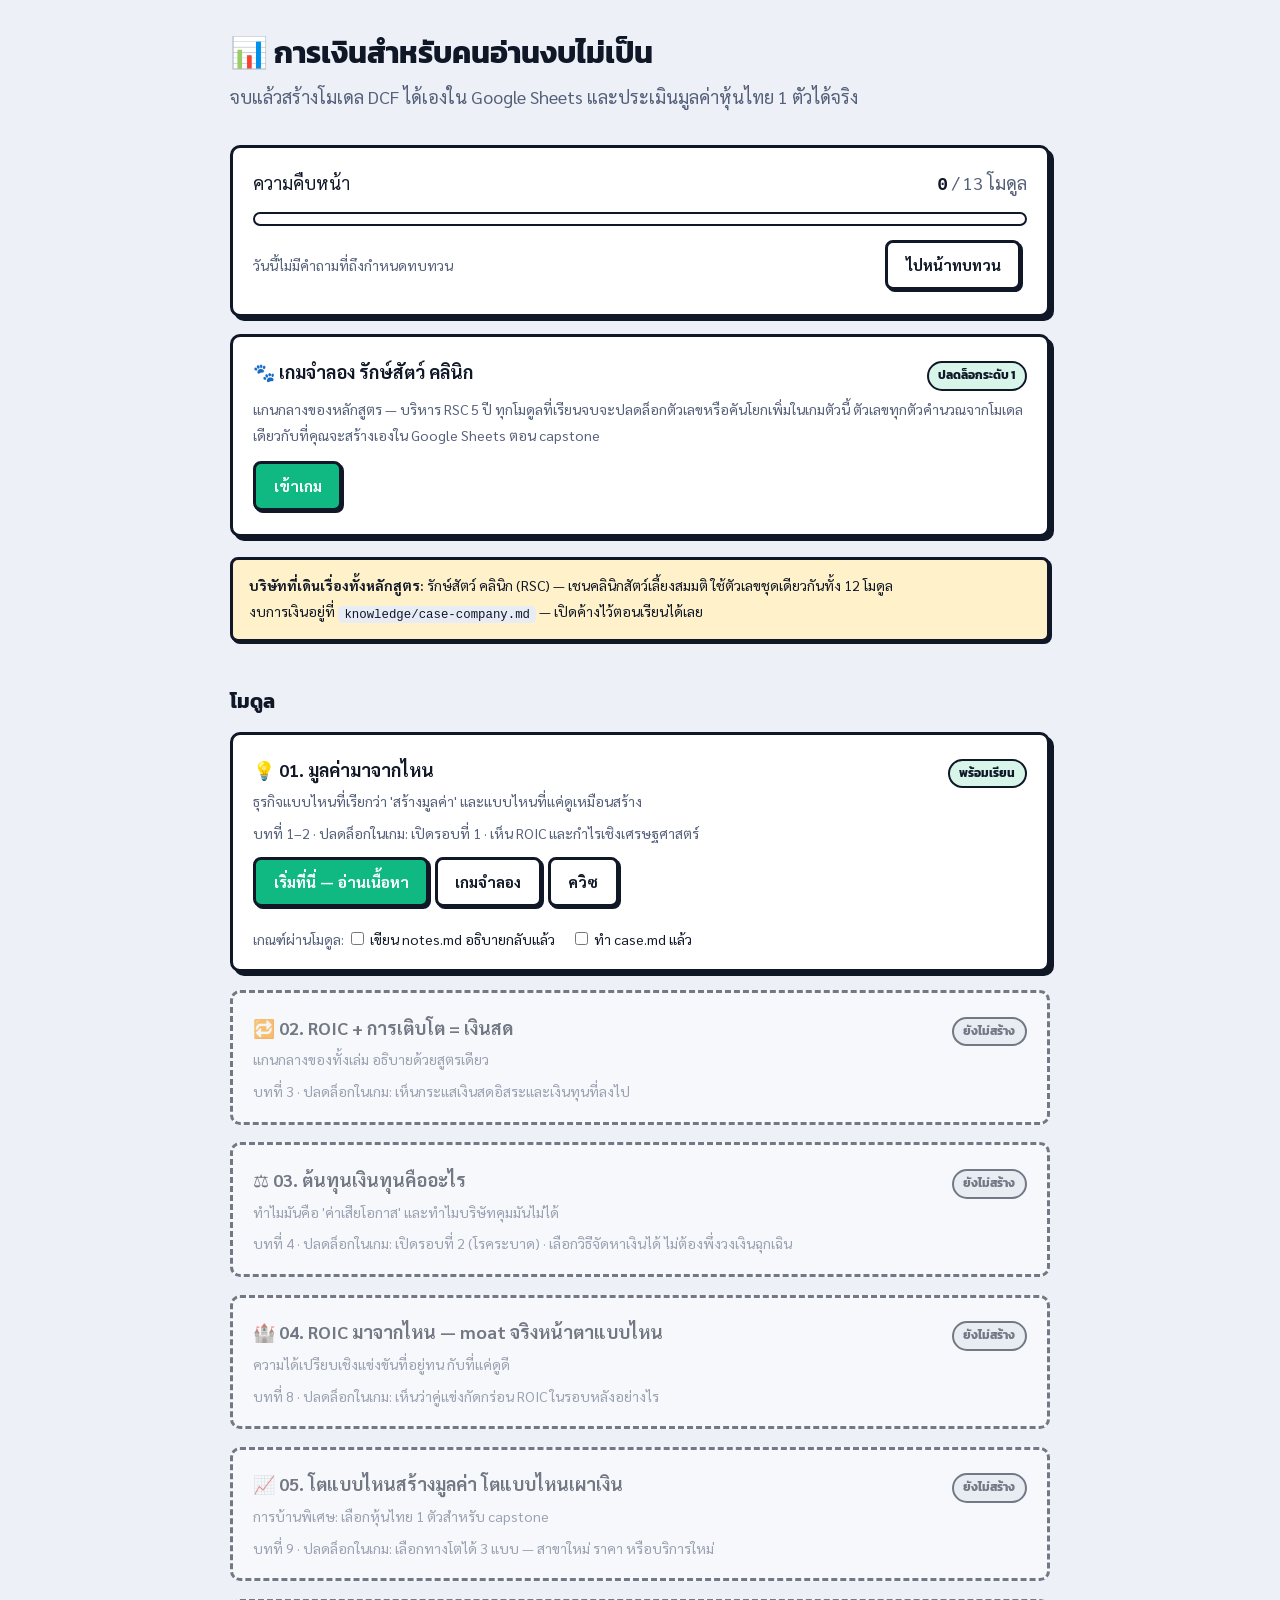
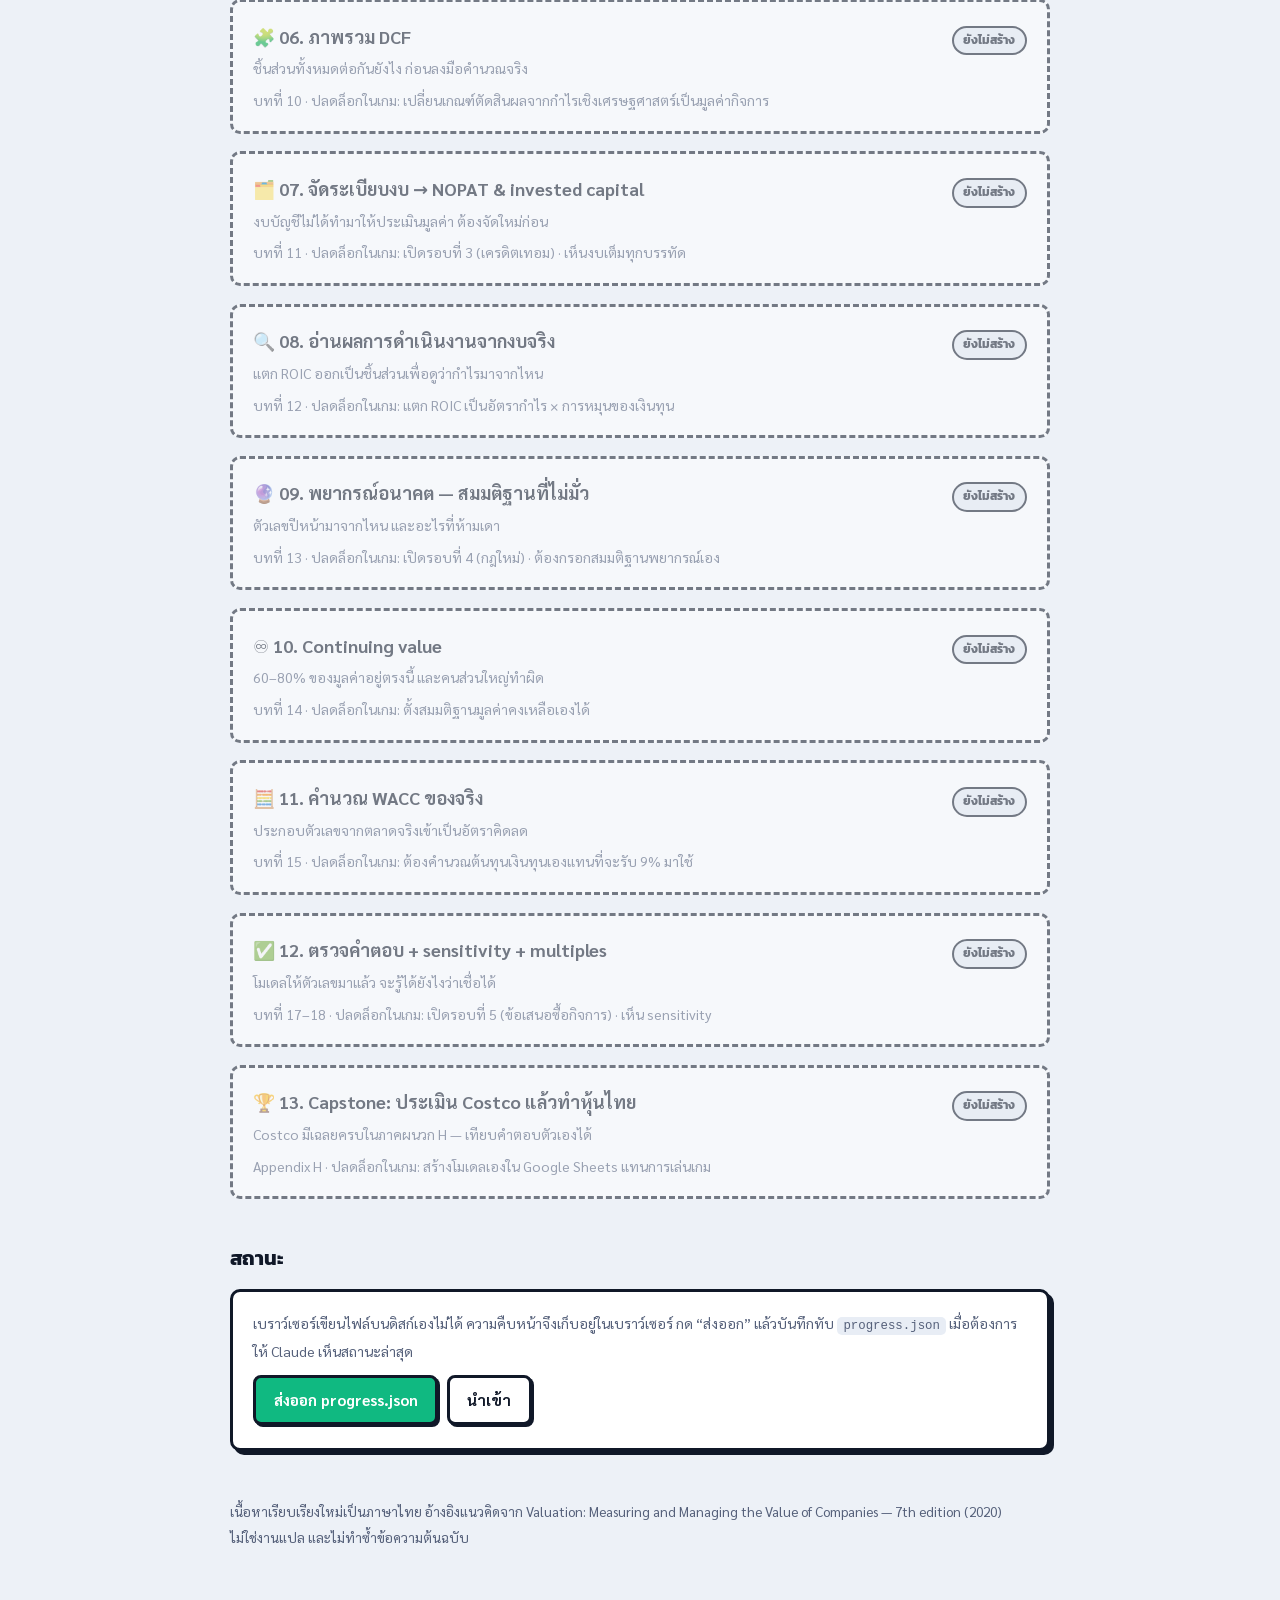
==== index.html @ c0e43525 "Exponential Surge - share build" ====
<!doctype html>
<html lang="th">
<head>
<meta charset="utf-8">
<meta name="viewport" content="width=device-width, initial-scale=1">
<title>Exponential Surge — หลักสูตรการเงิน</title>
<link rel="stylesheet" href="engine/style.css">
</head>
<body>
<div class="wrap">

  <h1 id="title"></h1>
  <p class="lede" id="goal"></p>

  <div class="card">
    <div class="row">
      <span>ความคืบหน้า</span>
      <span><span class="stat" id="doneCount">0</span> <span class="muted">/ <span id="totalCount">0</span> โมดูล</span></span>
    </div>
    <div class="meter" style="margin:.6rem 0 .9rem"><i id="bar" style="width:0%"></i></div>
    <div class="row">
      <span class="small muted" id="dueLine"></span>
      <a href="review.html"><button>ไปหน้าทบทวน</button></a>
    </div>
  </div>

  <div class="card">
    <div class="row">
      <strong>🐾 เกมจำลอง รักษ์สัตว์ คลินิก</strong>
      <span class="tag" id="simLevel"></span>
    </div>
    <div class="small muted" style="margin:.35rem 0 .8rem">
      แกนกลางของหลักสูตร — บริหาร RSC 5 ปี ทุกโมดูลที่เรียนจบจะปลดล็อกตัวเลขหรือคันโยกเพิ่มในเกมตัวนี้
      ตัวเลขทุกตัวคำนวณจากโมเดลเดียวกับที่คุณจะสร้างเองใน Google Sheets ตอน capstone
    </div>
    <button class="primary" onclick="location.href=CURRICULUM.sim.file">เข้าเกม</button>
  </div>

  <div class="note small">
    <strong>บริษัทที่เดินเรื่องทั้งหลักสูตร:</strong> <span id="caseCo"></span><br>
    งบการเงินอยู่ที่ <code>knowledge/case-company.md</code> — เปิดค้างไว้ตอนเรียนได้เลย
  </div>

  <h2>โมดูล</h2>
  <div id="modules"></div>

  <h2>สถานะ</h2>
  <div class="card small">
    <p class="muted" style="margin-bottom:.7rem">
      เบราว์เซอร์เขียนไฟล์บนดิสก์เองไม่ได้ ความคืบหน้าจึงเก็บอยู่ในเบราว์เซอร์
      กด “ส่งออก” แล้วบันทึกทับ <code>progress.json</code> เมื่อต้องการให้ Claude เห็นสถานะล่าสุด
    </p>
    <button class="primary" onclick="exportProgress()">ส่งออก progress.json</button>
    <button onclick="document.getElementById('imp').click()">นำเข้า</button>
    <input type="file" id="imp" accept="application/json" hidden>
  </div>

  <footer>
    เนื้อหาเรียบเรียงใหม่เป็นภาษาไทย อ้างอิงแนวคิดจาก <span id="src"></span><br>
    ไม่ใช่งานแปล และไม่ทำซ้ำข้อความต้นฉบับ
  </footer>
</div>

<script src="data/curriculum.js"></script>
<script src="engine/srs.js"></script>
<script>
document.getElementById("title").textContent  = "📊 " + CURRICULUM.title;
document.getElementById("goal").textContent   = CURRICULUM.goal;
document.getElementById("caseCo").textContent = CURRICULUM.caseCompany;
document.getElementById("src").textContent    =
  SOURCES["mckinsey-valuation-7e"].title + " — " + SOURCES["mckinsey-valuation-7e"].edition;

function draw() {
  const host = document.getElementById("modules");
  host.innerHTML = "";
  let done = 0;

  CURRICULUM.modules.forEach(m => {
    const st = moduleState(m.id);
    if (st.completed) done++;

    const card = document.createElement("div");
    card.className = "card" + (st.completed ? " done" : m.status === "planned" ? " locked" : "");

    const tag = st.completed ? `<span class="tag">จบแล้ว ${st.completed}</span>`
              : m.status === "planned" ? `<span class="tag plain">ยังไม่สร้าง</span>`
              : `<span class="tag">พร้อมเรียน</span>`;

    card.innerHTML = `
      <div class="row">
        <strong>${m.icon ? m.icon + " " : ""}${m.id}. ${m.title}</strong>
        ${tag}
      </div>
      <div class="small muted">${m.subtitle}</div>
      <div class="small muted" style="margin-top:.35rem">${m.sourceRef} · ปลดล็อกในเกม: ${m.simUnlock}</div>`;

    if (m.status === "ready") {
      const bar = document.createElement("div");
      bar.style.marginTop = ".7rem";

      const read = document.createElement("button");
      read.className = "primary";
      read.textContent = "เริ่มที่นี่ — อ่านเนื้อหา";
      read.onclick = () => location.href = `modules/${m.dir}/concept.html`;
      bar.appendChild(read);

      const game = document.createElement("button");
      game.textContent = "เกมจำลอง";
      game.onclick = () => location.href = `${CURRICULUM.sim.file}?unlock=${Number(m.id)}`;
      bar.appendChild(game);

      const quiz = document.createElement("button");
      quiz.textContent = "ควิซ";
      quiz.onclick = () => location.href = `modules/${m.dir}/quiz.html`;
      bar.appendChild(quiz);

      card.appendChild(bar);

      const gate = document.createElement("div");
      gate.className = "small";
      gate.style.marginTop = ".8rem";
      gate.innerHTML = `<span class="muted">เกณฑ์ผ่านโมดูล:</span> `;

      [["notesDone", "เขียน notes.md อธิบายกลับแล้ว"], ["caseDone", "ทำ case.md แล้ว"]].forEach(([flag, label]) => {
        const cb = document.createElement("label");
        cb.style.marginRight = "1rem";
        const box = document.createElement("input");
        box.type = "checkbox";
        box.checked = !!st[flag];
        box.onchange = () => { setModuleFlag(m.id, flag, box.checked); draw(); };
        cb.appendChild(box);
        cb.appendChild(document.createTextNode(" " + label));
        gate.appendChild(cb);
      });
      card.appendChild(gate);
    }

    host.appendChild(card);
  });

  const total = CURRICULUM.modules.length;
  document.getElementById("doneCount").textContent  = done;
  document.getElementById("totalCount").textContent = total;
  document.getElementById("bar").style.width = (done / total * 100) + "%";

  const due = dueCards().length;
  document.getElementById("dueLine").textContent =
    due ? `มีคำถามถึงกำหนดทบทวน ${due} ข้อ` : "วันนี้ไม่มีคำถามที่ถึงกำหนดทบทวน";

  // ระดับปลดล็อก = เลขโมดูลสูงสุดที่ผ่านแล้ว ไม่ใช่จำนวนโมดูลที่ผ่าน (เผื่อเรียนข้ามลำดับ)
  const maxDone = CURRICULUM.modules
    .filter(m => moduleState(m.id).completed)
    .reduce((mx, m) => Math.max(mx, Number(m.id)), 0);
  document.getElementById("simLevel").textContent =
    maxDone ? `ปลดล็อกถึงโมดูล ${maxDone}` : "ปลดล็อกระดับ 1";
}

document.getElementById("imp").onchange = e => {
  if (e.target.files[0]) importProgress(e.target.files[0], err => {
    if (err) alert("นำเข้าไม่สำเร็จ: " + err.message); else draw();
  });
};

draw();
</script>
</body>
</html>
---- engine/style.css ----
/* สไตล์กลาง — neobrutalism: ขอบหนาเข้ม เงาแข็งไม่เบลอ สีสด บนพื้นสว่าง
   ตัวเลข/สัญลักษณ์อังกฤษใช้ monospace ส่วนข้อความไทยใช้ Sarabun ตัวหนา
   (monospace ในเครื่องไม่มีสระ-วรรณยุกต์ไทย จึงห้ามใช้กับข้อความไทย)

   ฟอนต์ฝังในโปรเจกต์ (engine/fonts/) เพื่อให้ทุกเครื่องเห็นเหมือนกันโดยไม่ต้องต่อเน็ต
   Sarabun = เนื้อความ (มีหัว อ่านยาวสบาย) · Kanit = หัวข้อ (display อารมณ์เกม)
   ทั้งคู่สัญญาอนุญาต SIL OFL — ฝังแจกจ่ายได้ */

@font-face {
  font-family: "Sarabun"; font-style: normal; font-weight: 400; font-display: swap;
  src: url("fonts/sarabun-400-thai.woff2") format("woff2");
  unicode-range: U+02D7, U+0303, U+0331, U+0E01-0E5B, U+200C-200D, U+25CC;
}
@font-face {
  font-family: "Sarabun"; font-style: normal; font-weight: 400; font-display: swap;
  src: url("fonts/sarabun-400-latin.woff2") format("woff2");
  unicode-range: U+0000-00FF, U+2000-206F, U+2191, U+2193, U+2212, U+2215;
}
@font-face {
  font-family: "Sarabun"; font-style: normal; font-weight: 700; font-display: swap;
  src: url("fonts/sarabun-700-thai.woff2") format("woff2");
  unicode-range: U+02D7, U+0303, U+0331, U+0E01-0E5B, U+200C-200D, U+25CC;
}
@font-face {
  font-family: "Sarabun"; font-style: normal; font-weight: 700; font-display: swap;
  src: url("fonts/sarabun-700-latin.woff2") format("woff2");
  unicode-range: U+0000-00FF, U+2000-206F, U+2191, U+2193, U+2212, U+2215;
}
@font-face {
  font-family: "Kanit"; font-style: normal; font-weight: 700; font-display: swap;
  src: url("fonts/kanit-700-thai.woff2") format("woff2");
  unicode-range: U+02D7, U+0303, U+0331, U+0E01-0E5B, U+200C-200D, U+25CC;
}
@font-face {
  font-family: "Kanit"; font-style: normal; font-weight: 700; font-display: swap;
  src: url("fonts/kanit-700-latin.woff2") format("woff2");
  unicode-range: U+0000-00FF, U+2000-206F, U+2191, U+2193, U+2212, U+2215;
}

:root {
  --bg: #edf1f7;
  --panel: #ffffff;
  --ink: #101828;
  --muted: #55607a;
  --line: #101828;          /* เส้นขอบหลัก — หนา เข้ม */
  --line-soft: #d4dae6;     /* เส้นแบ่งรองในตาราง */
  --accent: #10b981;
  --accent-soft: #d7f5e9;
  --warn-soft: #fff1c9;
  --bad: #d92d20;
  --bad-soft: #fde5e2;
  --good: #0b815c;
  --thai: "Sarabun", "Leelawadee UI", "Segoe UI", system-ui, sans-serif;
  --display: "Kanit", "Sarabun", "Leelawadee UI", sans-serif;
  --mono: ui-monospace, "Cascadia Mono", Consolas, Menlo, monospace;
  --shadow-sm: 2px 2px 0 0 var(--ink);
  --shadow: 4px 4px 0 0 var(--ink);
  --shadow-lg: 8px 8px 0 0 var(--ink);
}

* { box-sizing: border-box; }

body {
  margin: 0;
  padding: 2rem 1.25rem 4rem;
  background: var(--bg);
  color: var(--ink);
  font-family: var(--thai);
  font-size: 18px;
  line-height: 1.85;
}

.wrap { max-width: 820px; margin: 0 auto; }

h1 { font-family: var(--display); font-size: 1.9rem; line-height: 1.4; margin: 0 0 .35rem; font-weight: 700; }
h2 { font-family: var(--display); font-size: 1.28rem; margin: 2.5rem 0 .75rem; font-weight: 700; }
h3 { font-family: var(--display); font-size: 1.05rem; margin: 1.75rem 0 .5rem; font-weight: 700; }
p  { margin: 0 0 1rem; }

.lede { color: var(--muted); margin: 0 0 2rem; }

a { color: var(--good); font-weight: 600; }

/* ตัวเลขทุกตัวเป็น monospace — กลิ่น terminal ตามเว็บอ้างอิง */
.stat { font-family: var(--mono); font-variant-numeric: tabular-nums; font-weight: 700; }
.big  { font-size: 2.4rem; line-height: 1.1; letter-spacing: -0.03em; }
code  { font-family: var(--mono); background: #e8edf5; padding: .1rem .4rem; border-radius: 5px; font-size: .88em; }

.card {
  background: var(--panel);
  border: 3px solid var(--ink);
  border-radius: 10px;
  box-shadow: var(--shadow);
  padding: 1.1rem 1.25rem;
  margin: 0 0 1.1rem;
}

.card.done   { background: var(--accent-soft); }
.card.locked { opacity: .55; box-shadow: none; border-style: dashed; }

.row { display: flex; justify-content: space-between; align-items: baseline; gap: 1rem; }

.tag {
  font-family: var(--display);
  font-size: .74rem;
  font-weight: 700;
  padding: .12rem .6rem;
  border: 2px solid var(--ink);
  border-radius: 999px;
  background: var(--accent-soft);
  color: var(--ink);
  white-space: nowrap;
}
.tag.plain { background: #e5eaf2; }

button {
  font: inherit;
  font-size: .95rem;
  font-weight: 700;
  padding: .5rem 1.1rem;
  border: 3px solid var(--ink);
  border-radius: 8px;
  background: var(--panel);
  color: var(--ink);
  cursor: pointer;
  box-shadow: var(--shadow-sm);
  transition: transform .08s ease, box-shadow .08s ease;
  margin: 0 .35rem .35rem 0;
}
button:hover  { transform: translate(-1px, -1px); box-shadow: var(--shadow); }
button:active { transform: translate(2px, 2px); box-shadow: none; }
button.primary { background: var(--accent); color: #fff; }
button:disabled { opacity: .5; cursor: default; transform: none; box-shadow: var(--shadow-sm); }

.choice { display: block; width: 100%; text-align: left; margin: 0 0 .65rem; font-weight: 600; }
.choice.picked   { background: var(--accent-soft); }
.choice.correct  { background: var(--accent-soft); border-color: var(--good); }
.choice.wrong    { background: var(--bad-soft);   border-color: var(--bad); }

.explain {
  border-left: 5px solid var(--line-soft);
  background: #f4f7fb;
  border-radius: 0 8px 8px 0;
  padding: .6rem .9rem;
  margin: .4rem 0 1.4rem;
  color: var(--muted);
  font-size: .95rem;
}
.explain.good { border-color: var(--good); background: var(--accent-soft); color: var(--ink); }
.explain.bad  { border-color: var(--bad);  background: var(--bad-soft);   color: var(--ink); }

.note {
  background: var(--warn-soft);
  border: 3px solid var(--ink);
  border-radius: 8px;
  box-shadow: var(--shadow-sm);
  padding: .8rem 1rem;
  font-size: .93rem;
  margin: 1.2rem 0;
}

.meter {
  height: 14px;
  border: 2px solid var(--ink);
  border-radius: 999px;
  background: var(--panel);
  overflow: hidden;
}
.meter > i { display: block; height: 100%; background: var(--accent); }

table {
  border-collapse: separate;
  border-spacing: 0;
  width: 100%;
  font-size: .95rem;
  margin: 1rem 0;
  background: var(--panel);
  border: 3px solid var(--ink);
  border-radius: 10px;
  box-shadow: var(--shadow);
  overflow: hidden;
}
th, td { border-bottom: 1px solid var(--line-soft); padding: .45rem .65rem; text-align: right; }
th:first-child, td:first-child { text-align: left; }
thead th { background: #eef2f8; border-bottom: 2px solid var(--ink); font-weight: 700; }
tbody tr:last-child td { border-bottom: none; }
td.num { font-family: var(--mono); font-variant-numeric: tabular-nums; }

.muted { color: var(--muted); }
.small { font-size: .88rem; }
footer { margin-top: 3rem; color: var(--muted); font-size: .85rem; }

/* ลูกเล่นระดับเดียวกับเว็บอ้างอิง — pulse กับ bounce เท่านั้น */
@keyframes pulse { 50% { opacity: .55; } }
.pulse { animation: pulse 1.5s ease-in-out infinite; }

@keyframes bounce {
  0%, 100% { transform: translateY(0); }
  50%      { transform: translateY(-25%); }
}
.bounce { display: inline-block; animation: bounce 1s ease-in-out infinite; }
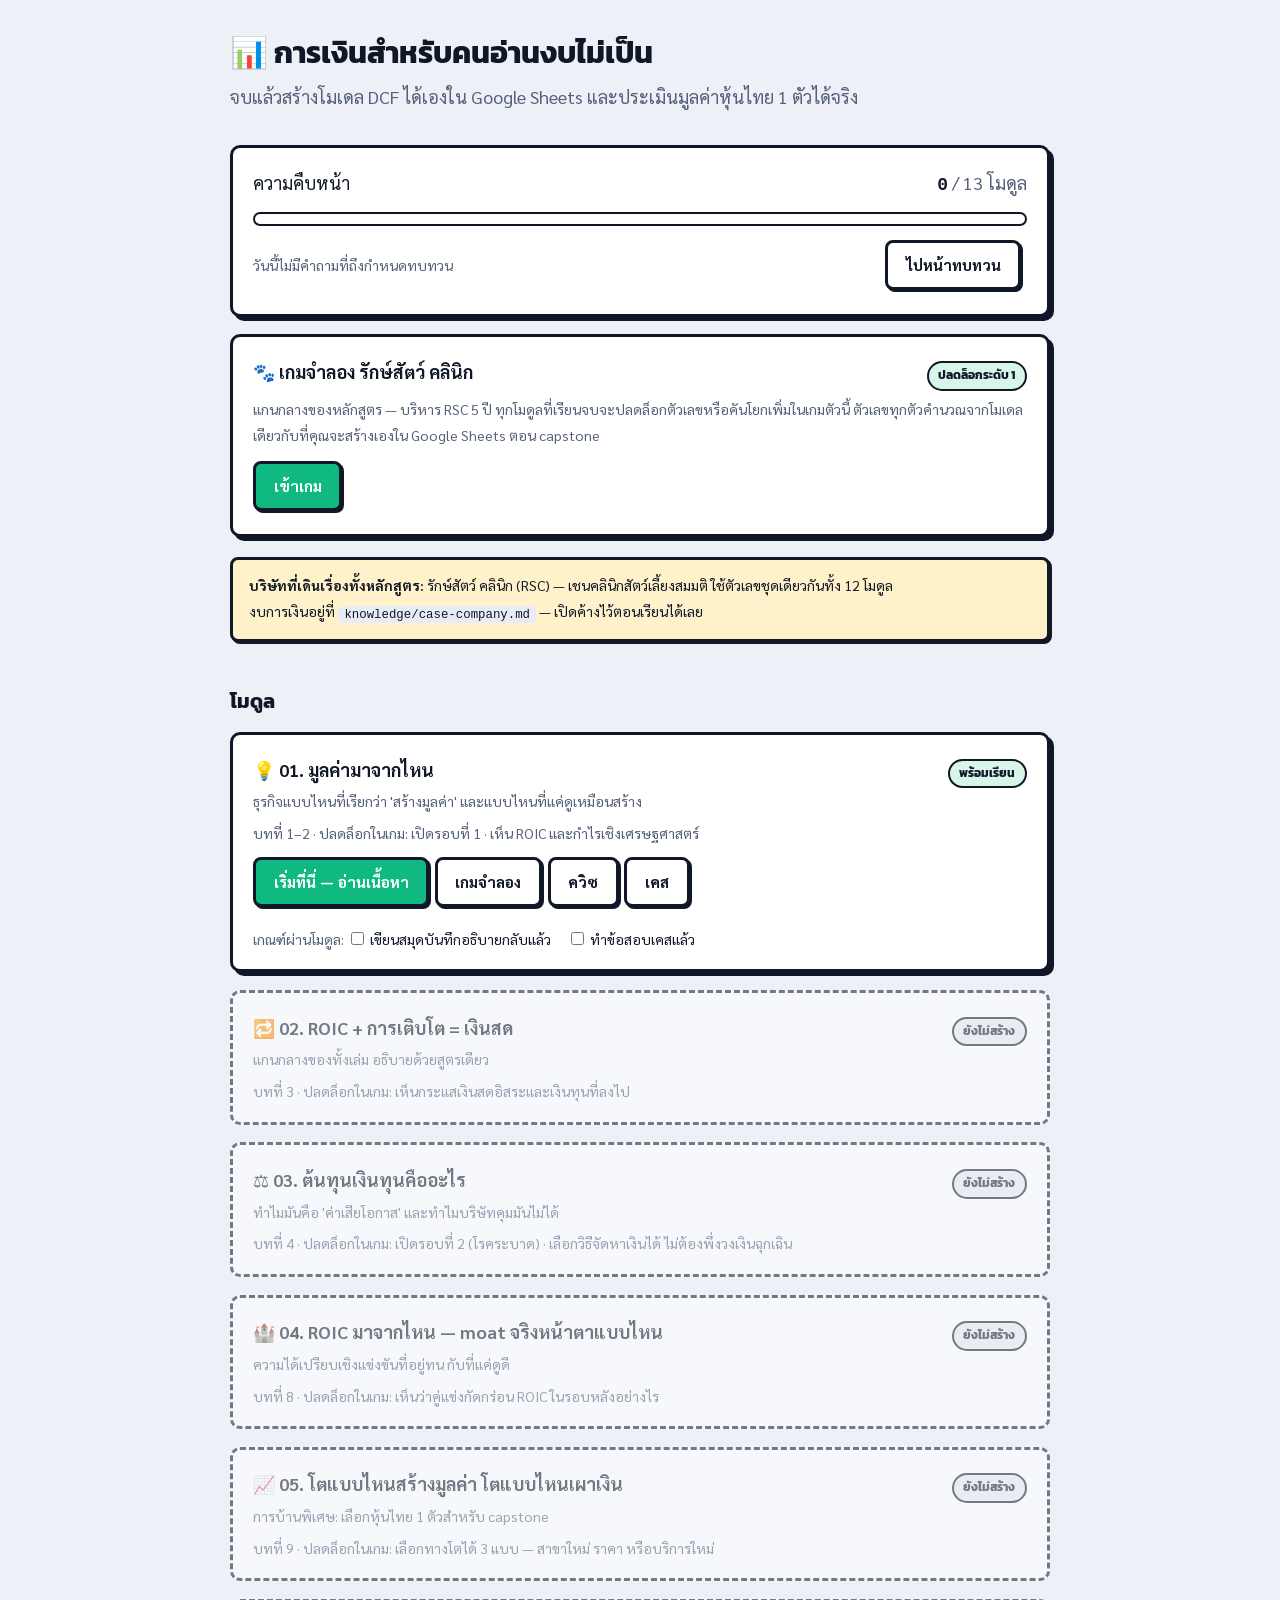
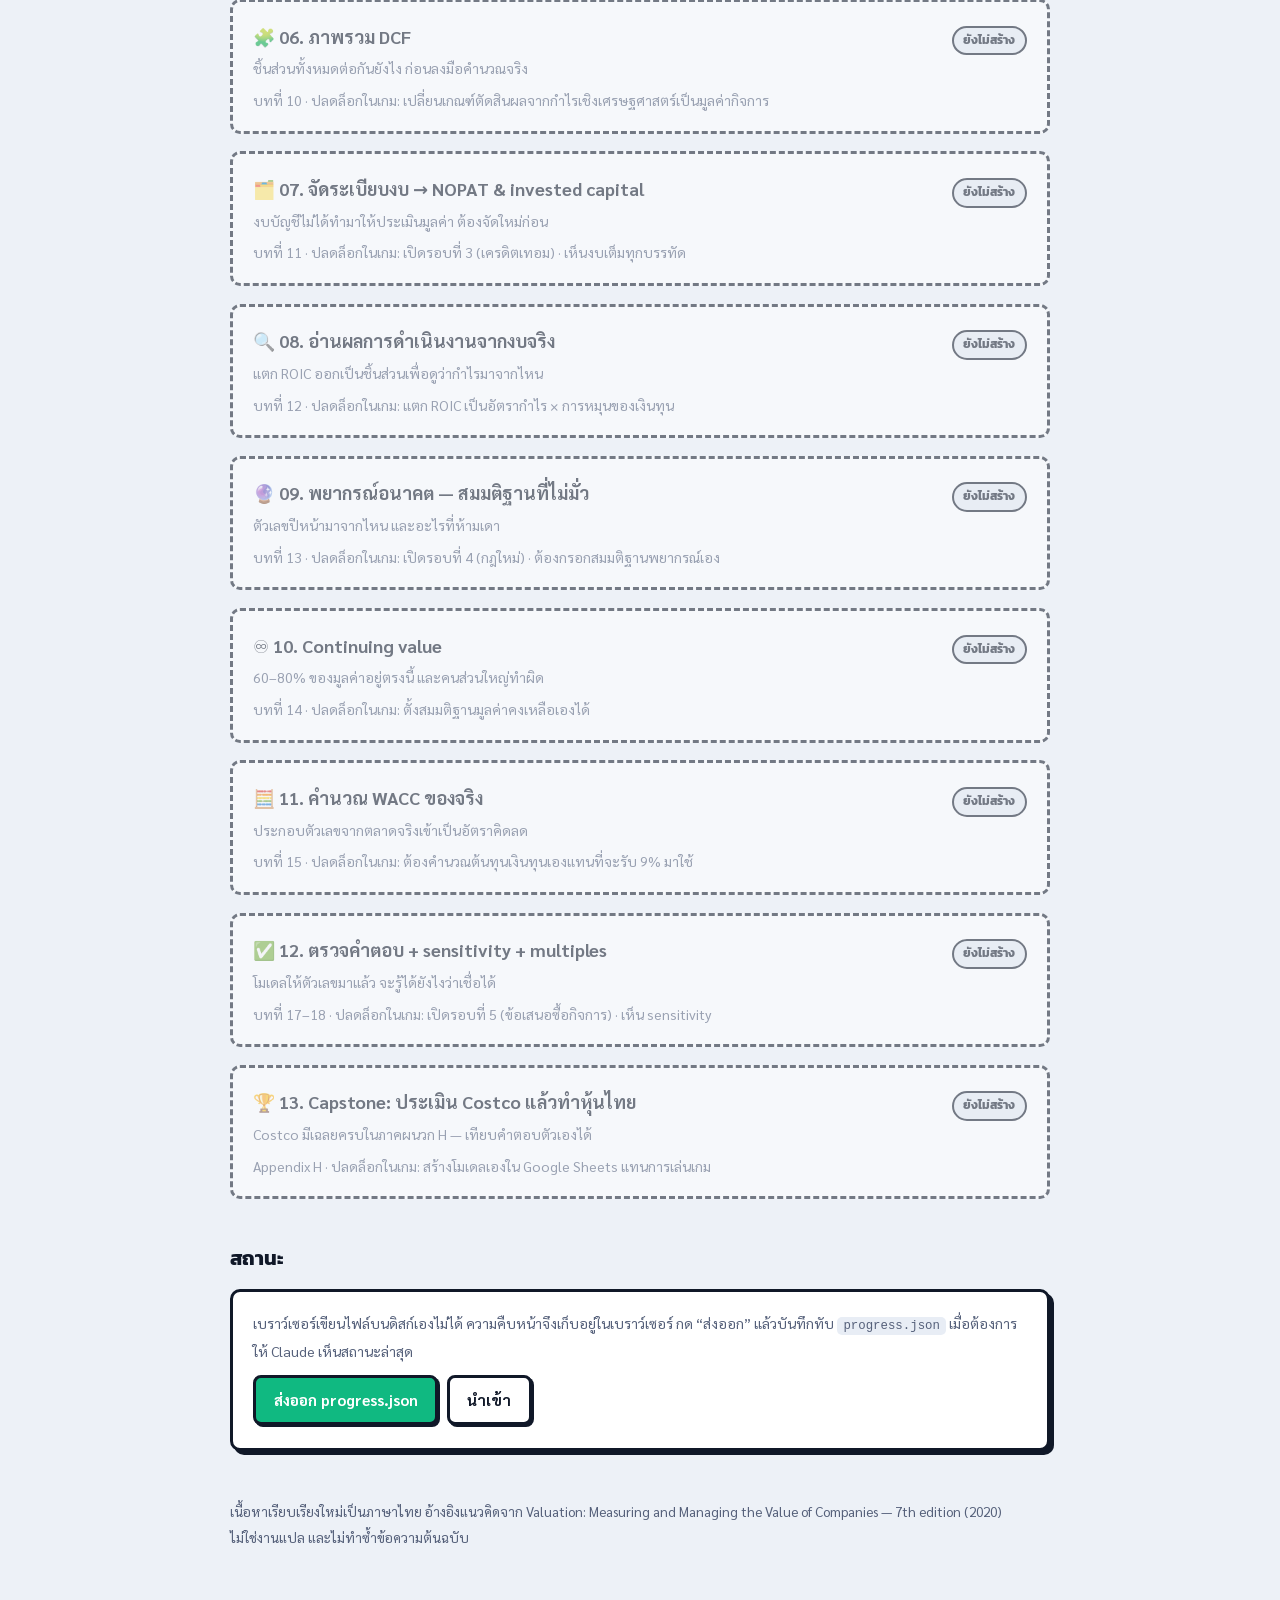
==== commit a8655fdb: "update share build 2026-08-14" ====
--- a/index.html
+++ b/index.html
@@ -114,6 +114,11 @@
       quiz.onclick = () => location.href = `modules/${m.dir}/quiz.html`;
       bar.appendChild(quiz);
 
+      const kase = document.createElement("button");
+      kase.textContent = "เคส";
+      kase.onclick = () => location.href = `modules/${m.dir}/case.html`;
+      bar.appendChild(kase);
+
       card.appendChild(bar);
 
       const gate = document.createElement("div");
@@ -121,7 +126,7 @@
       gate.style.marginTop = ".8rem";
       gate.innerHTML = `<span class="muted">เกณฑ์ผ่านโมดูล:</span> `;
 
-      [["notesDone", "เขียน notes.md อธิบายกลับแล้ว"], ["caseDone", "ทำ case.md แล้ว"]].forEach(([flag, label]) => {
+      [["notesDone", "เขียนสมุดบันทึกอธิบายกลับแล้ว"], ["caseDone", "ทำข้อสอบเคสแล้ว"]].forEach(([flag, label]) => {
         const cb = document.createElement("label");
         cb.style.marginRight = "1rem";
         const box = document.createElement("input");
--- a/engine/style.css
+++ b/engine/style.css
@@ -186,6 +186,20 @@
 tbody tr:last-child td { border-bottom: none; }
 td.num { font-family: var(--mono); font-variant-numeric: tabular-nums; }
 
+/* ภาพประกอบในเนื้อหา — SVG ฝัง inline เท่านั้น สีทุกสีต้องเป็น var() จากธีมนี้ */
+figure.fig {
+  margin: 1.75rem 0;
+  padding: 1rem 1rem .8rem;
+  border: 3px solid var(--ink);
+  border-radius: 10px;
+  background: var(--panel);
+  box-shadow: var(--shadow-sm);
+}
+figure.fig svg { display: block; width: 100%; height: auto; }
+figure.fig svg text { font-family: var(--thai); }
+figure.fig svg .num { font-family: var(--mono); font-variant-numeric: tabular-nums; }
+figure.fig figcaption { margin-top: .6rem; font-size: .85rem; color: var(--muted); line-height: 1.6; }
+
 .muted { color: var(--muted); }
 .small { font-size: .88rem; }
 footer { margin-top: 3rem; color: var(--muted); font-size: .85rem; }
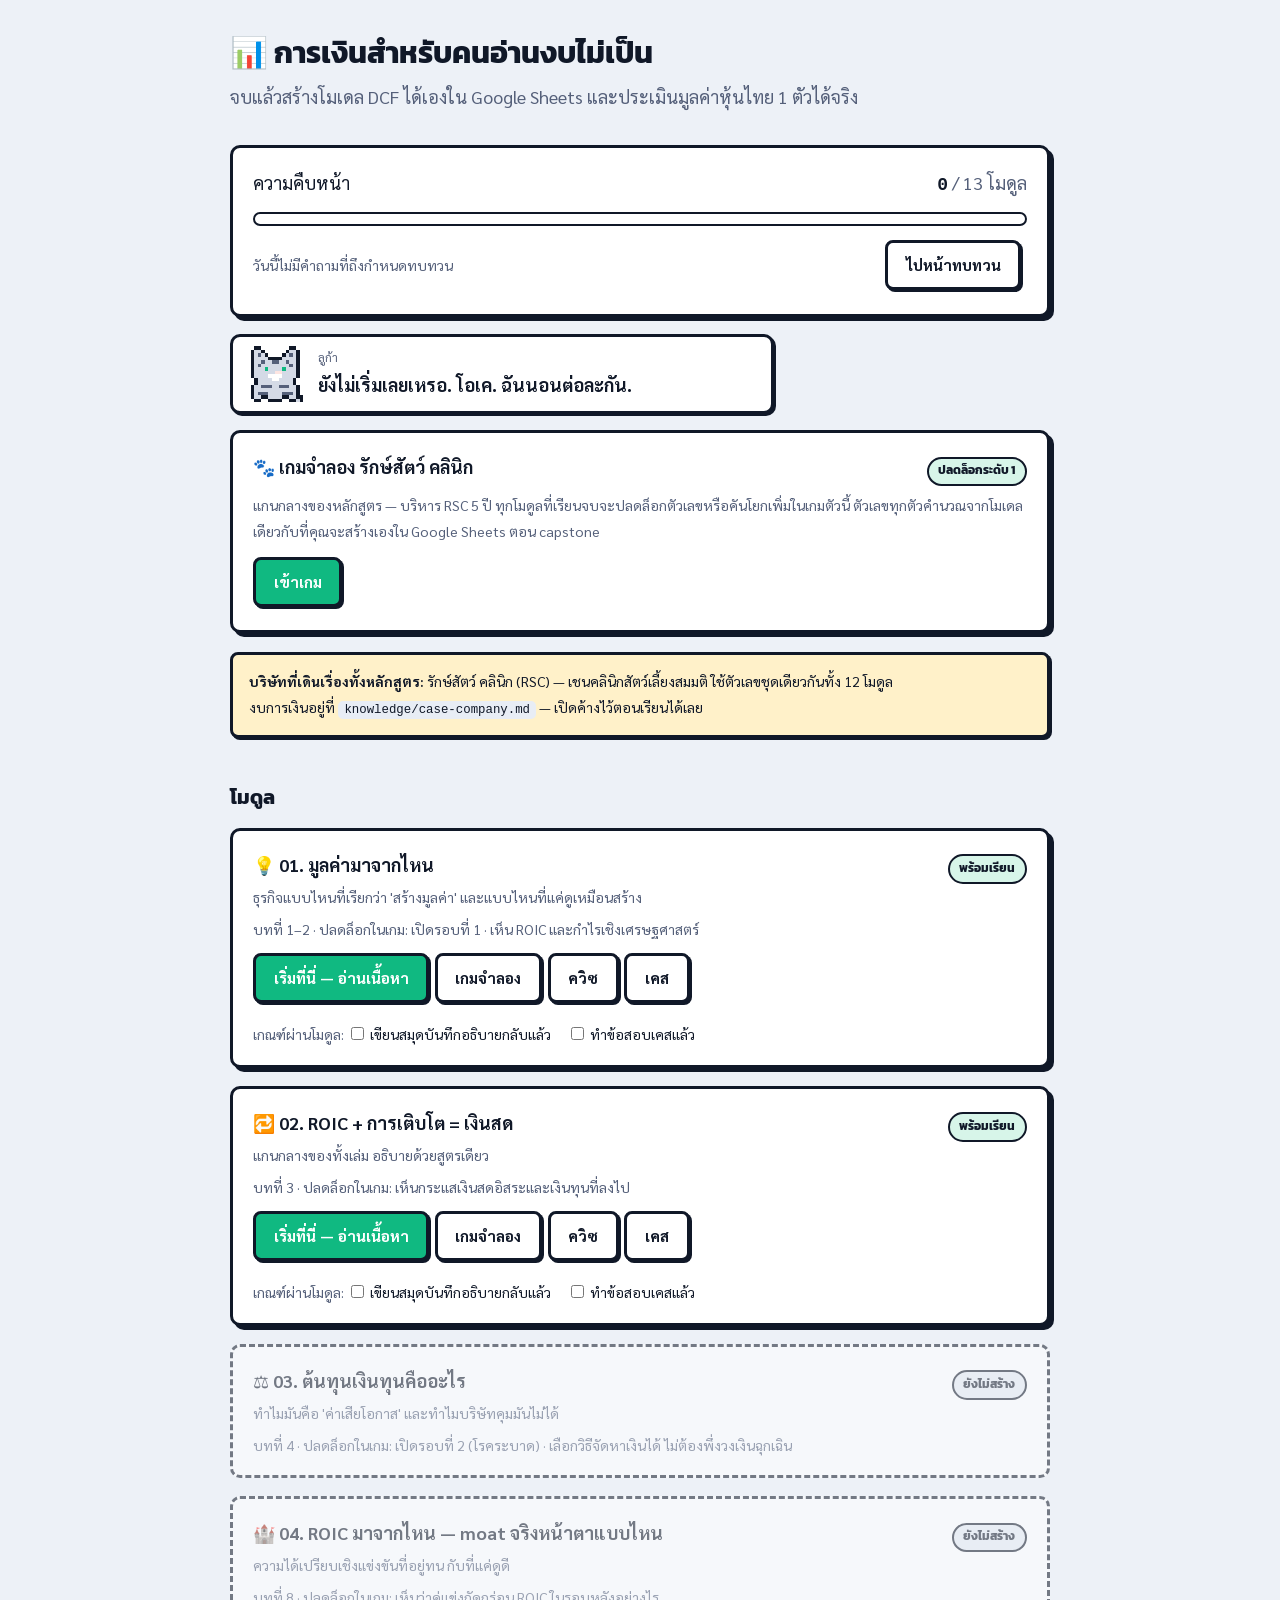
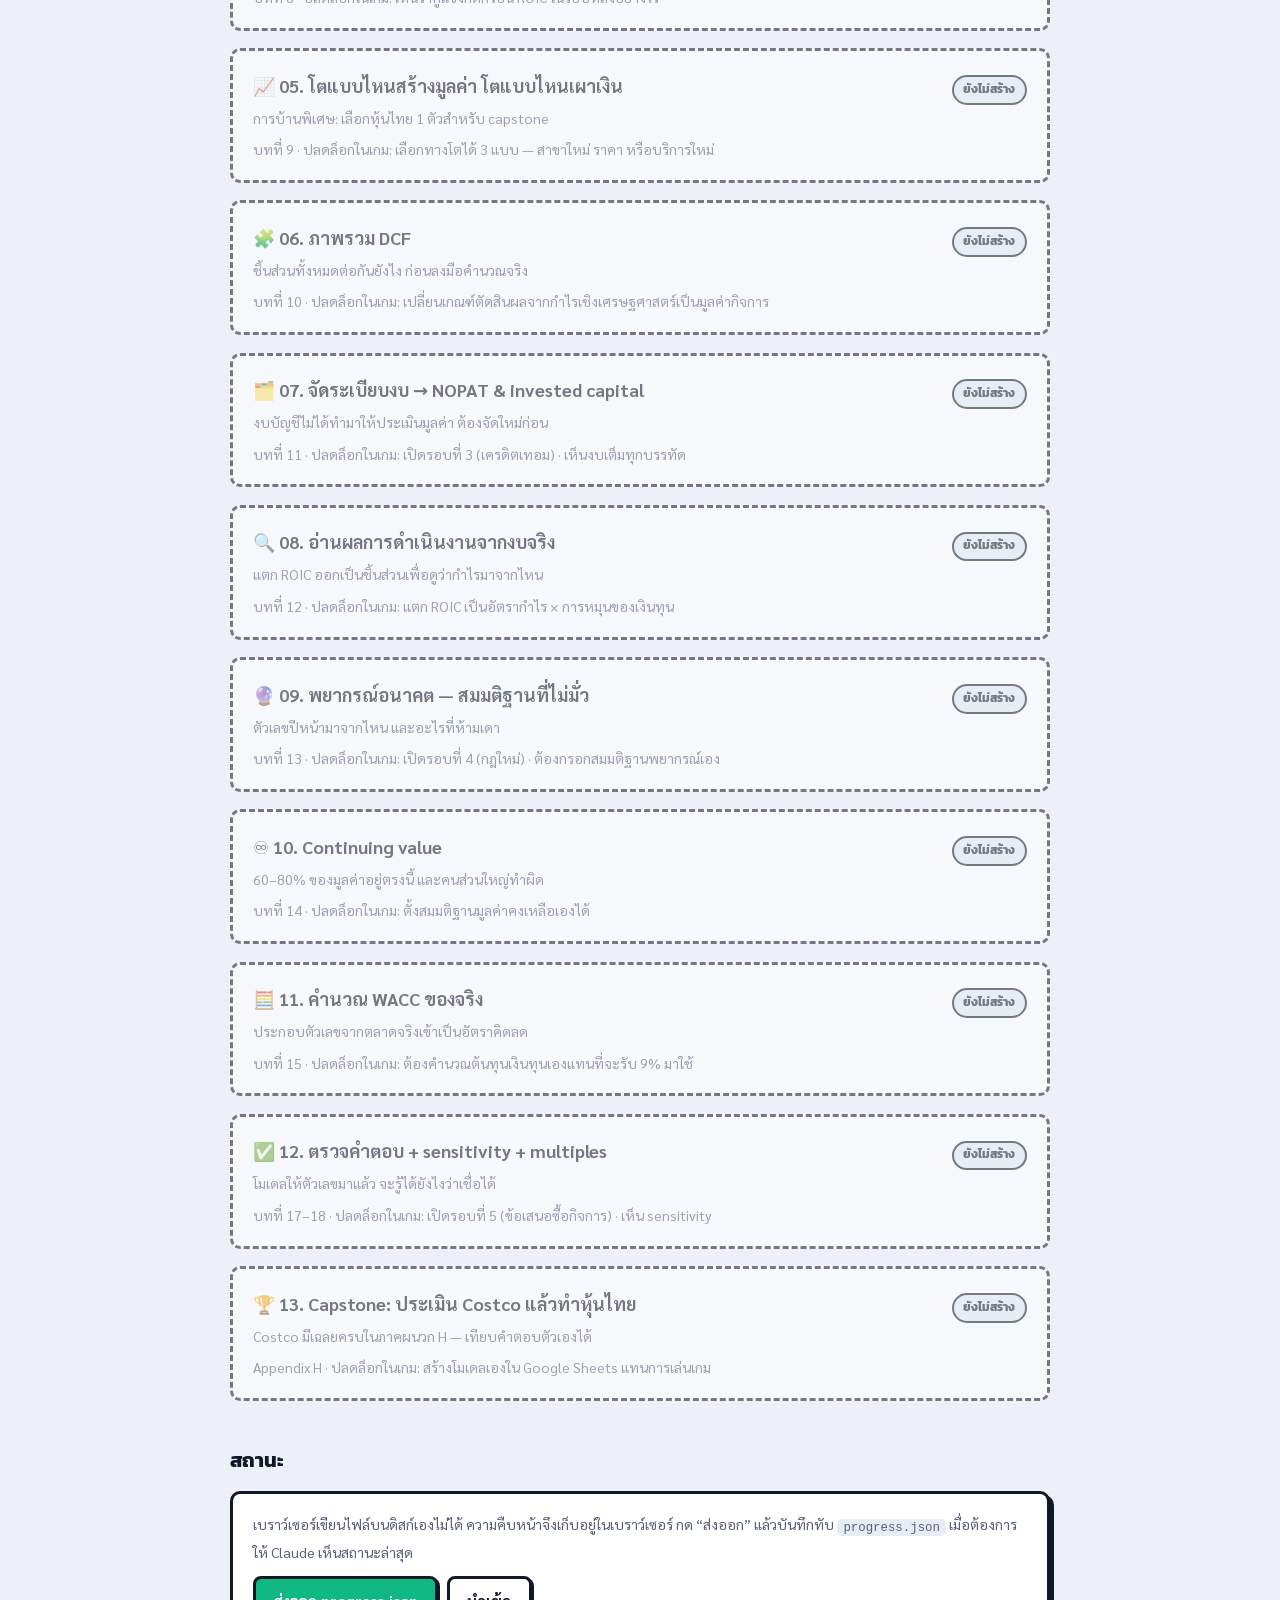
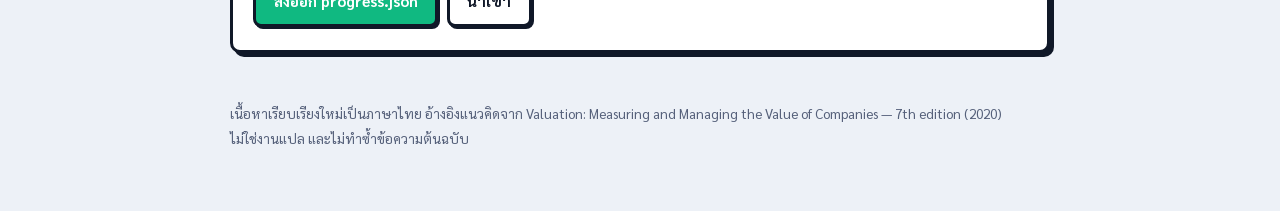
==== commit c64449d9: "update share build 2026-08-23" ====
--- a/index.html
+++ b/index.html
@@ -63,6 +63,7 @@
 
 <script src="data/curriculum.js"></script>
 <script src="engine/srs.js"></script>
+<script src="engine/mascot.js"></script>
 <script>
 document.getElementById("title").textContent  = "📊 " + CURRICULUM.title;
 document.getElementById("goal").textContent   = CURRICULUM.goal;
@@ -158,6 +159,9 @@
     .reduce((mx, m) => Math.max(mx, Number(m.id)), 0);
   document.getElementById("simLevel").textContent =
     maxDone ? `ปลดล็อกถึงโมดูล ${maxDone}` : "ปลดล็อกระดับ 1";
+
+  // ลูก้าทักตามสถานะจริง — แปะใต้การ์ดความคืบหน้า
+  mascotHome({ after: document.querySelector(".wrap > .card") });
 }
 
 document.getElementById("imp").onchange = e => {
--- a/engine/style.css
+++ b/engine/style.css
@@ -213,3 +213,15 @@
   50%      { transform: translateY(-25%); }
 }
 .bounce { display: inline-block; animation: bounce 1s ease-in-out infinite; }
+
+/* ลูก้า & คิคิ — การ์ดมาสคอต (engine/mascot.js) ห้ามอยู่ในหน้าเนื้อหา */
+.mascot {
+  display: flex; align-items: center; gap: .9rem;
+  max-width: 34rem; margin: 1rem 0; padding: .55rem .9rem;
+  border: 3px solid var(--ink); border-radius: 10px;
+  background: var(--panel); box-shadow: var(--shadow-sm);
+}
+.mascot svg { width: 56px; height: 56px; flex: none; }
+.mascot .who { font-size: .75rem; color: var(--muted); }
+.mascot .bubble { font-weight: 600; }
+.mascot-kiki { background: var(--accent-soft); }
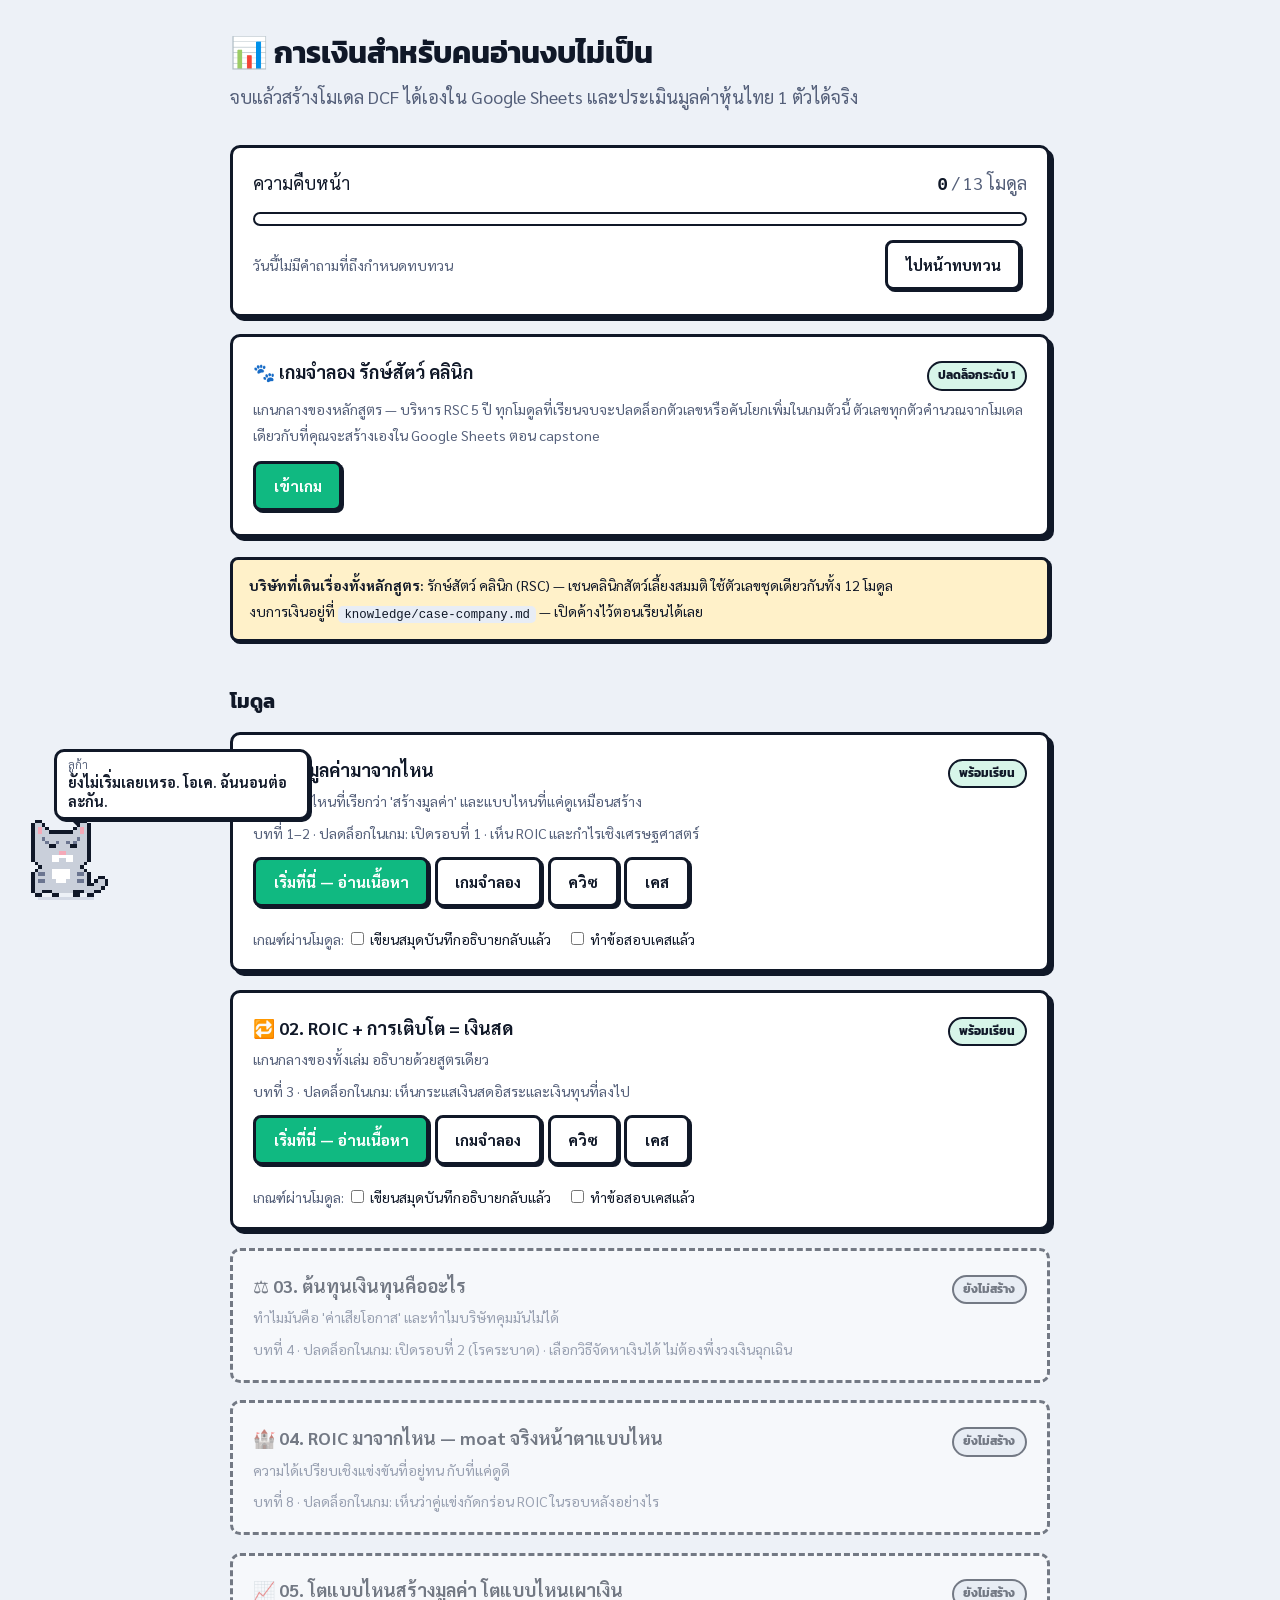
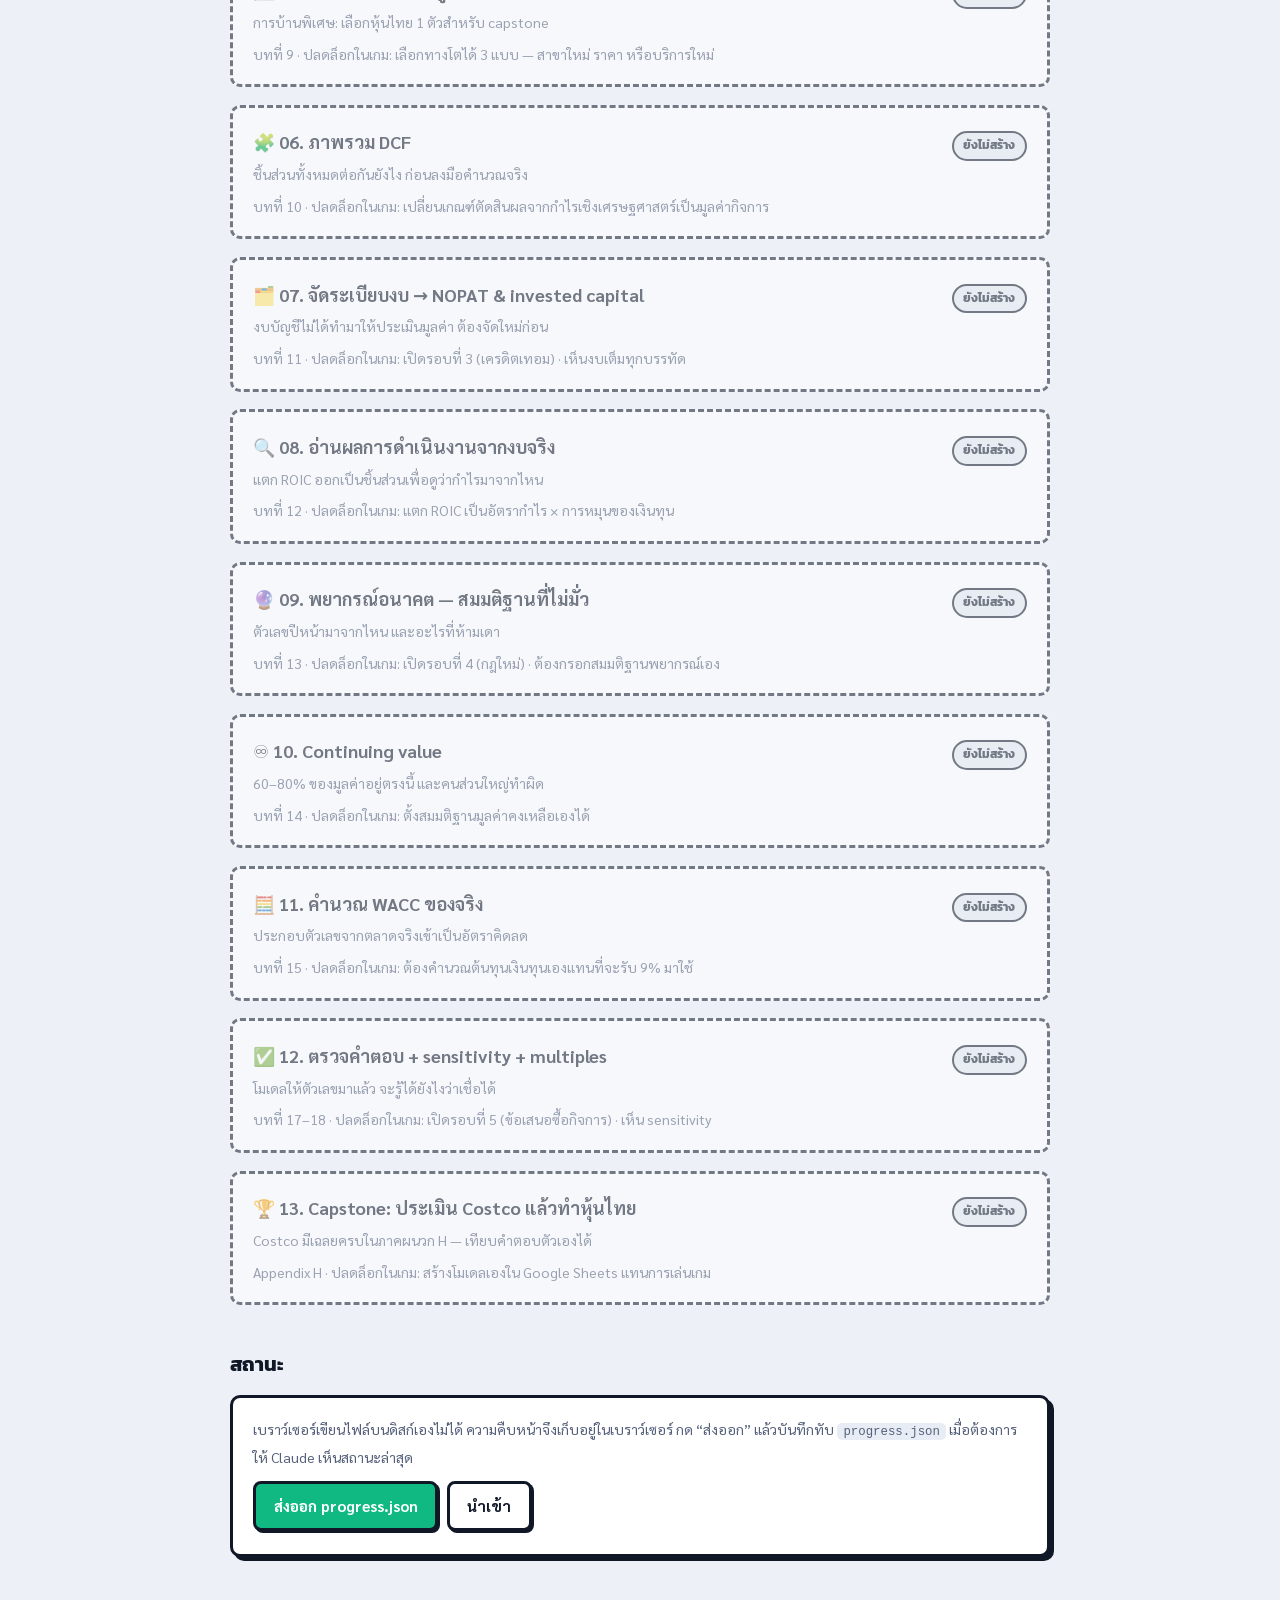
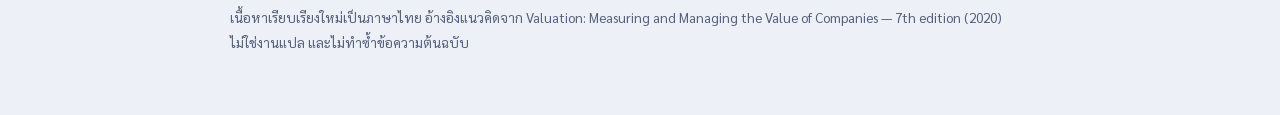
==== commit 07f48080: "update share build 2026-08-23" ====
--- a/index.html
+++ b/index.html
@@ -4,7 +4,7 @@
 <meta charset="utf-8">
 <meta name="viewport" content="width=device-width, initial-scale=1">
 <title>Exponential Surge — หลักสูตรการเงิน</title>
-<link rel="stylesheet" href="engine/style.css">
+<link rel="stylesheet" href="engine/style.css?v=3">
 </head>
 <body>
 <div class="wrap">
@@ -63,7 +63,7 @@
 
 <script src="data/curriculum.js"></script>
 <script src="engine/srs.js"></script>
-<script src="engine/mascot.js"></script>
+<script src="engine/mascot.js?v=3"></script>
 <script>
 document.getElementById("title").textContent  = "📊 " + CURRICULUM.title;
 document.getElementById("goal").textContent   = CURRICULUM.goal;
--- a/engine/style.css
+++ b/engine/style.css
@@ -56,6 +56,17 @@
   --shadow-sm: 2px 2px 0 0 var(--ink);
   --shadow: 4px 4px 0 0 var(--ink);
   --shadow-lg: 8px 8px 0 0 var(--ink);
+
+  /* สัตว์เลี้ยงของระบบ (engine/mascot.js) — สีเฉพาะมาสคอต รวมศูนย์ไว้ที่นี่ที่เดียว */
+  --pet-ink: var(--ink);
+  --pet-fur: #c9cfda;        /* ขนเทาของลูก้า / หูคิคิ */
+  --pet-fur-dark: #6b7590;   /* ลายสลิด */
+  --pet-white: #ffffff;
+  --pet-pink: #f4a9b8;       /* หูใน จมูก */
+  --pet-eye: #b5d33d;        /* ตาเขียวอมเหลืองของลูก้า */
+  --pet-carrot: #f0843c;
+  --pet-leaf: var(--accent);
+  --pet-shadow: var(--line-soft);
 }
 
 * { box-sizing: border-box; }
@@ -214,14 +225,18 @@
 }
 .bounce { display: inline-block; animation: bounce 1s ease-in-out infinite; }
 
-/* ลูก้า & คิคิ — การ์ดมาสคอต (engine/mascot.js) ห้ามอยู่ในหน้าเนื้อหา */
-.mascot {
-  display: flex; align-items: center; gap: .9rem;
-  max-width: 34rem; margin: 1rem 0; padding: .55rem .9rem;
-  border: 3px solid var(--ink); border-radius: 10px;
-  background: var(--panel); box-shadow: var(--shadow-sm);
-}
-.mascot svg { width: 56px; height: 56px; flex: none; }
-.mascot .who { font-size: .75rem; color: var(--muted); }
-.mascot .bubble { font-weight: 600; }
-.mascot-kiki { background: var(--accent-soft); }
+/* ลูก้า & คิคิ — desktop pet ขอบล่างจอ (engine/mascot.js) ห้ามอยู่ในหน้าเนื้อหา */
+.pet { position: fixed; bottom: 0; left: 16px; width: 84px; height: 84px; z-index: 60; cursor: pointer; user-select: none; }
+.pet .sprite, .pet .sprite svg { width: 84px; height: 84px; display: block; }
+.pet.flip .sprite { transform: scaleX(-1); }
+.pet .bubble {
+  position: absolute; bottom: calc(100% - 4px); left: 30px; width: max-content; max-width: 16rem;
+  background: var(--panel); border: 3px solid var(--ink); border-radius: 10px; box-shadow: var(--shadow-sm);
+  padding: .35rem .7rem; font-size: .9rem; font-weight: 600; line-height: 1.35;
+}
+.pet .bubble::after { content: ""; position: absolute; left: 14px; bottom: -9px; border: 6px solid transparent; border-top-color: var(--ink); border-bottom: 0; }
+.pet .bubble .who { font-size: .7rem; color: var(--muted); font-weight: 500; }
+.pet-kiki .bubble { background: var(--accent-soft); }
+.pet-paw { position: fixed; bottom: 6px; left: 6px; z-index: 60; font-size: 16px; line-height: 1; padding: .25rem .4rem; opacity: .55; }
+.pet-paw:hover { opacity: 1; }
+@media (prefers-reduced-motion: reduce) { .pet, .pet .sprite { transition: none; } }
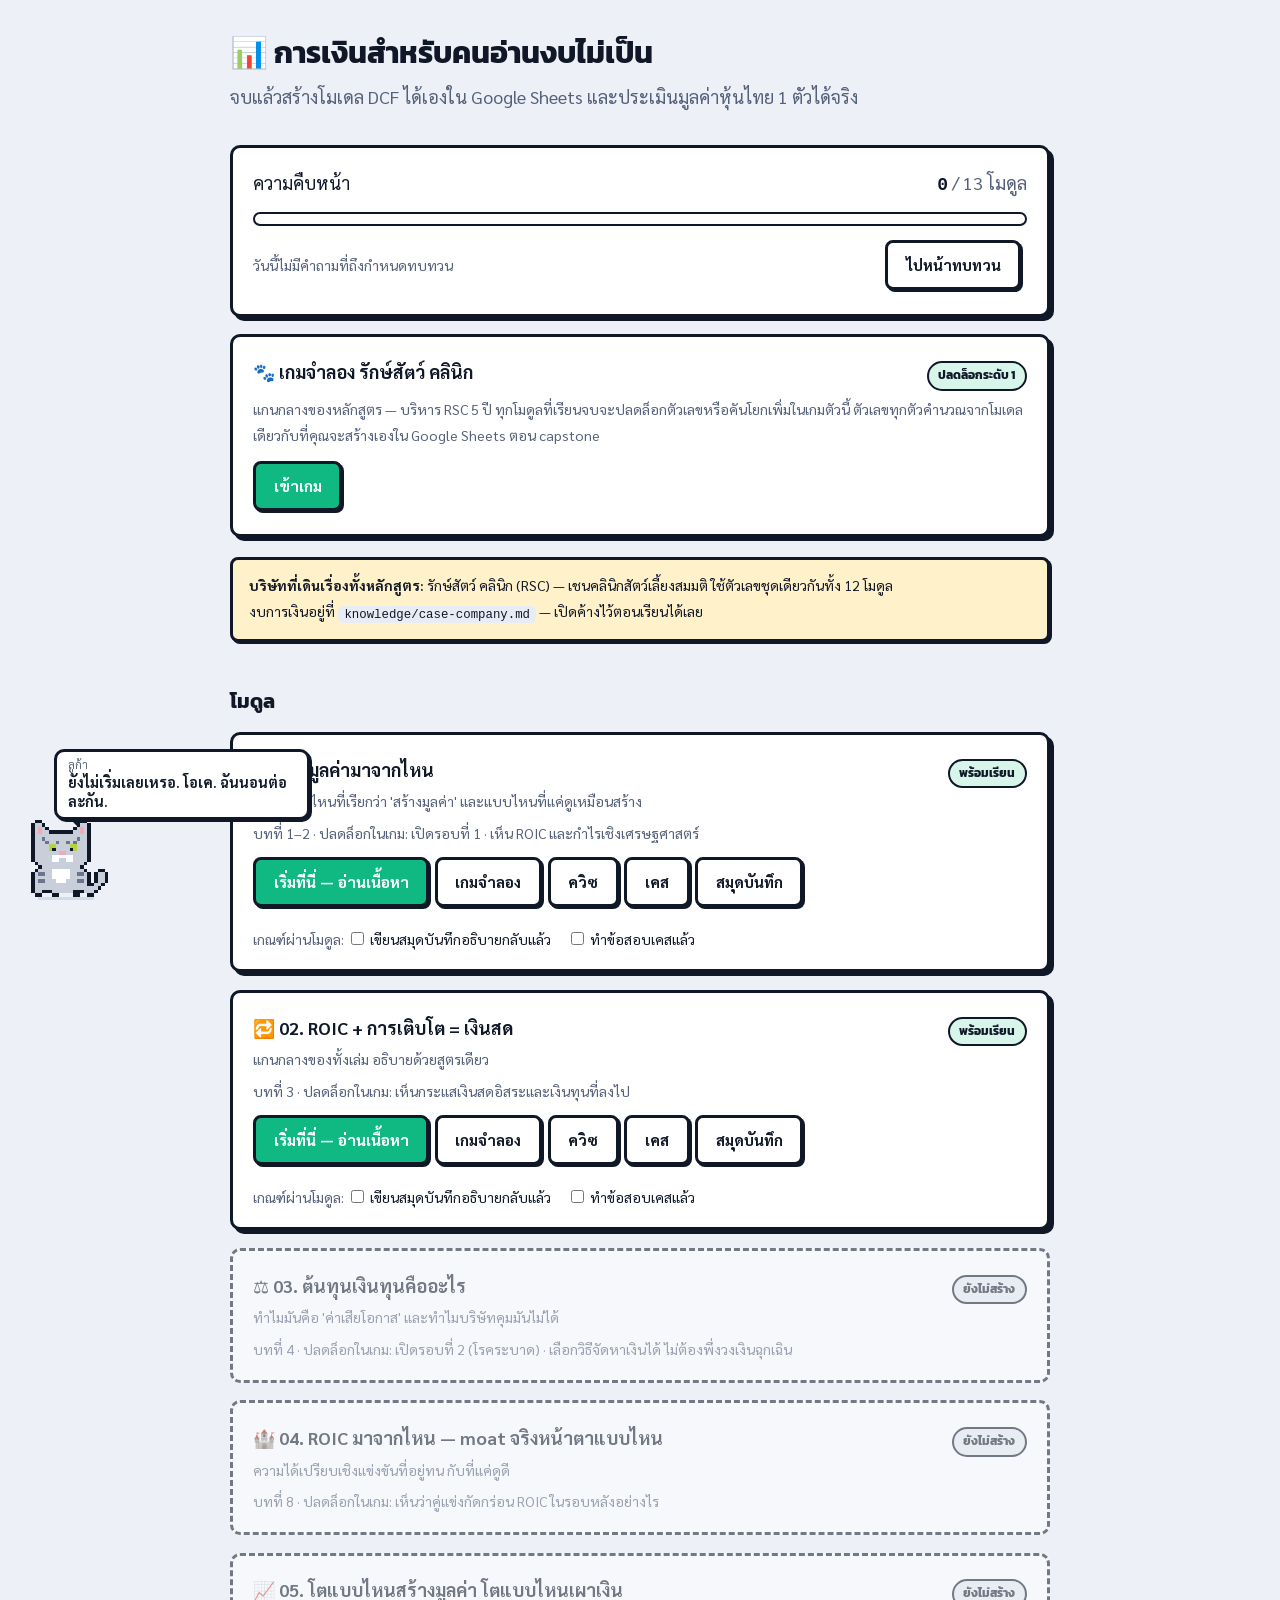
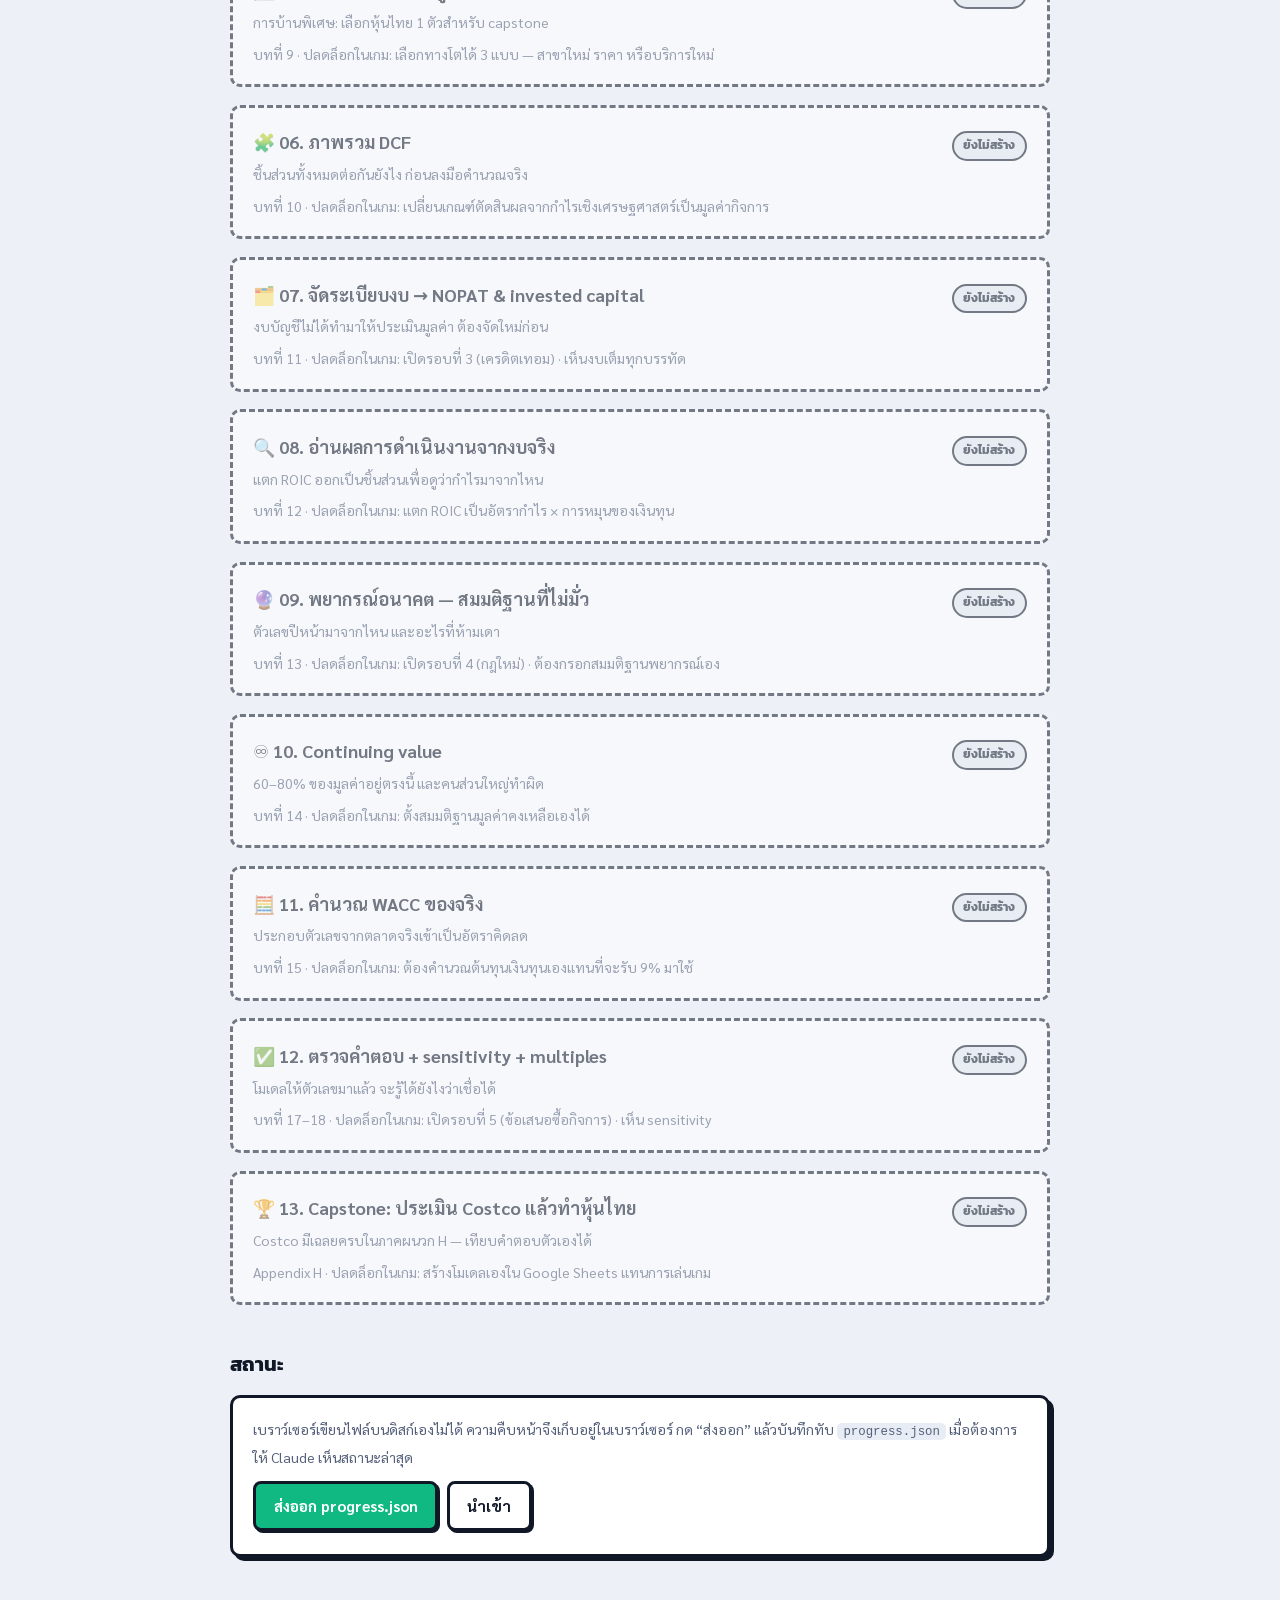
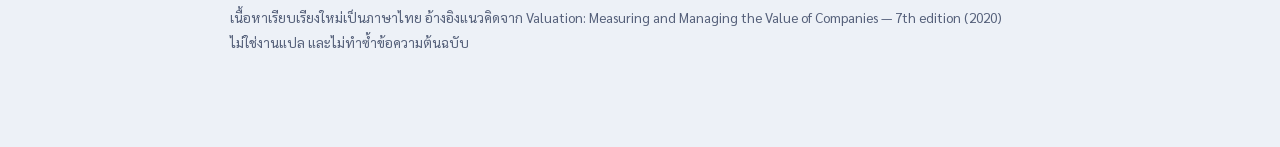
==== commit 8c1e428f: "update share build 2026-08-23" ====
--- a/index.html
+++ b/index.html
@@ -120,6 +120,11 @@
       kase.onclick = () => location.href = `modules/${m.dir}/case.html`;
       bar.appendChild(kase);
 
+      const notes = document.createElement("button");
+      notes.textContent = "สมุดบันทึก";
+      notes.onclick = () => location.href = `modules/${m.dir}/notes.html`;
+      bar.appendChild(notes);
+
       card.appendChild(bar);
 
       const gate = document.createElement("div");
--- a/engine/style.css
+++ b/engine/style.css
@@ -73,7 +73,7 @@
 
 body {
   margin: 0;
-  padding: 2rem 1.25rem 4rem;
+  padding: 2rem 1.25rem 6rem;   /* เผื่อที่ให้สัตว์ 84px ที่ขอบล่าง */
   background: var(--bg);
   color: var(--ink);
   font-family: var(--thai);
@@ -225,6 +225,18 @@
 }
 .bounce { display: inline-block; animation: bounce 1s ease-in-out infinite; }
 
+/* สมุดบันทึกในเว็บ (engine/notes.js) */
+.notes-item { margin: 0 0 1.1rem; }
+.notes-item label { display: block; margin-bottom: .35rem; }
+.notes-field { width: 100%; min-height: 60px; padding: .55rem .7rem; font: inherit; font-family: var(--thai); line-height: 1.5;
+  border: 3px solid var(--ink); border-radius: 8px; background: var(--panel); box-shadow: var(--shadow-sm); resize: vertical; }
+.notes-field:focus { outline: none; border-color: var(--accent); }
+.notes-table td { vertical-align: top; min-width: 7rem; }
+.notes-table td:first-child { min-width: 2rem; font-weight: 700; }
+.notes-table .notes-field { min-height: 48px; box-shadow: none; }
+.notes-select { font: inherit; padding: .4rem .5rem; border: 3px solid var(--ink); border-radius: 8px; background: var(--panel); }
+.notes-status { position: sticky; bottom: .5rem; display: inline-block; padding: .2rem .6rem; background: var(--panel); border: 2px solid var(--line-soft); border-radius: 8px; }
+
 /* ลูก้า & คิคิ — desktop pet ขอบล่างจอ (engine/mascot.js) ห้ามอยู่ในหน้าเนื้อหา */
 .pet { position: fixed; bottom: 0; left: 16px; width: 84px; height: 84px; z-index: 60; cursor: pointer; user-select: none; }
 .pet .sprite, .pet .sprite svg { width: 84px; height: 84px; display: block; }
@@ -235,6 +247,8 @@
   padding: .35rem .7rem; font-size: .9rem; font-weight: 600; line-height: 1.35;
 }
 .pet .bubble::after { content: ""; position: absolute; left: 14px; bottom: -9px; border: 6px solid transparent; border-top-color: var(--ink); border-bottom: 0; }
+.pet.right .bubble { left: auto; right: 30px; }
+.pet.right .bubble::after { left: auto; right: 14px; }
 .pet .bubble .who { font-size: .7rem; color: var(--muted); font-weight: 500; }
 .pet-kiki .bubble { background: var(--accent-soft); }
 .pet-paw { position: fixed; bottom: 6px; left: 6px; z-index: 60; font-size: 16px; line-height: 1; padding: .25rem .4rem; opacity: .55; }
